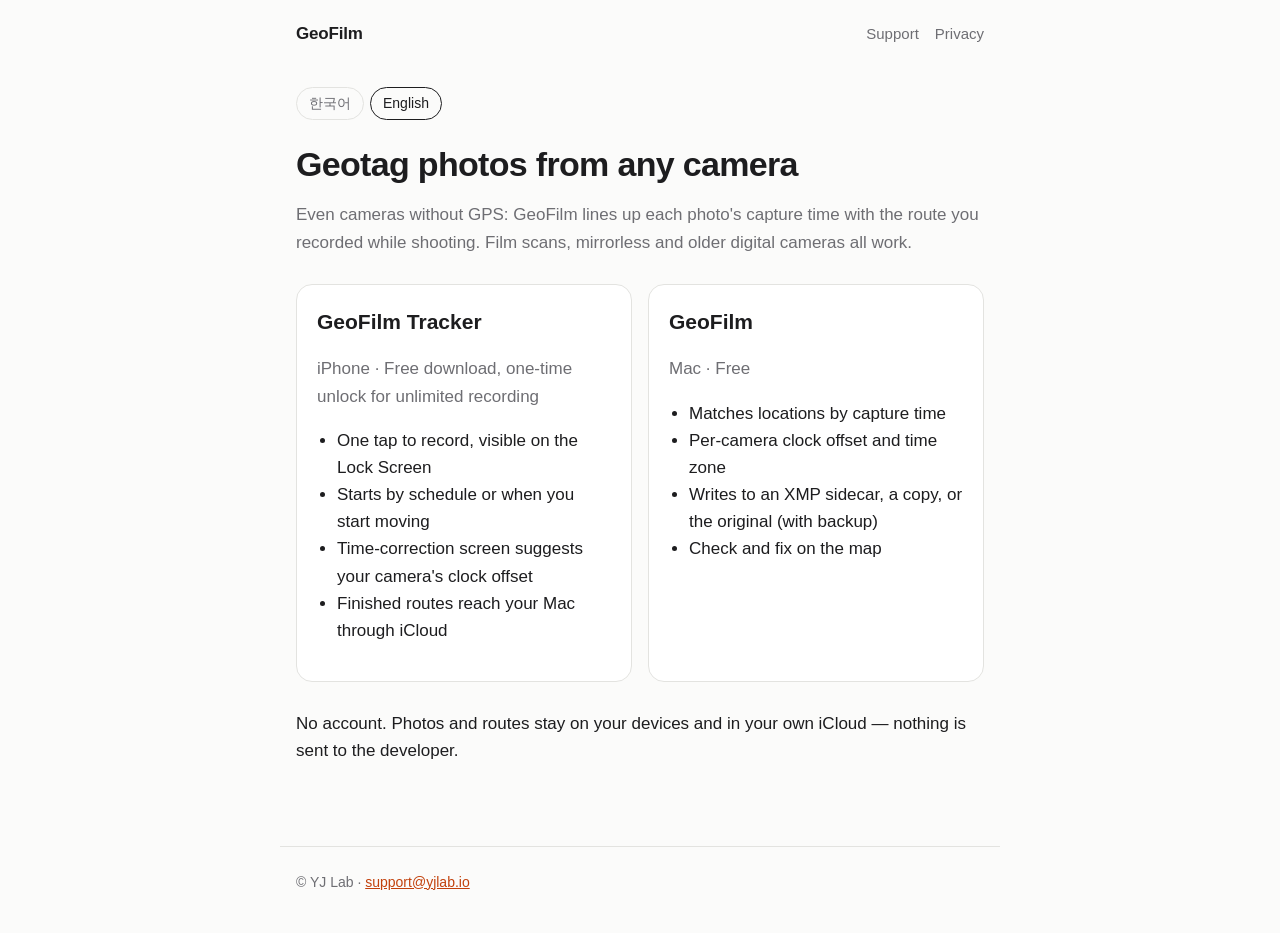
==== index.html @ 3cf1ab9f "GeoFilm landing, support and privacy pages Co-Authored-By: Claude Opus 5.5 <noreply@anthropic.com>" ====
<!doctype html>
<html lang="en" data-show="en">
<head>
<meta charset="utf-8">
<meta name="viewport" content="width=device-width, initial-scale=1">
<title>GeoFilm</title>
<meta name="description" content="Geotag photos from any camera by capture time, with routes recorded on your iPhone.">
<link rel="icon" type="image/png" href="/favicon.png">
<link rel="apple-touch-icon" href="/apple-touch-icon.png">
<link rel="stylesheet" href="/style.css">
<script src="/lang.js"></script>
</head>
<body>
<header>
  <a class="brand" href="/">GeoFilm</a>
  <nav><a href="/support/">Support</a><a href="/privacy/">Privacy</a></nav>
</header>
<main>
  <div class="lang"><button data-set="ko">한국어</button><button data-set="en">English</button></div>

  <section data-lang="ko">
    <h1>모든 카메라 사진에 촬영 위치를</h1>
    <p class="muted">GPS가 없는 카메라로 찍은 사진도, 촬영하는 동안 기록한 경로와 촬영 시각을 맞춰 위치를 넣습니다. 필름 스캔, 미러리스, 오래된 디지털 카메라 모두 됩니다.</p>
    <div class="cards">
      <div class="card">
        <h2>GeoFilm Tracker</h2>
        <p class="muted">iPhone · 무료 다운로드, 무제한 기록 1회 구매</p>
        <ul>
          <li>한 번 눌러 기록, 잠금 화면에서 확인</li>
          <li>스케줄과 이동 감지로 자동 시작</li>
          <li>시각 보정 화면으로 카메라 시계 오차 제안</li>
          <li>기록이 끝나면 iCloud로 Mac에 자동 전달</li>
        </ul>
      </div>
      <div class="card">
        <h2>GeoFilm</h2>
        <p class="muted">Mac · 무료</p>
        <ul>
          <li>촬영 시각으로 위치를 자동 매칭</li>
          <li>카메라별 시계 오프셋, 시간대 보정</li>
          <li>XMP 사이드카·사본·원본(백업) 중 골라 기록</li>
          <li>지도에서 확인하고 직접 고치기</li>
        </ul>
      </div>
    </div>
    <p>계정이 없습니다. 사진과 경로는 기기와 본인의 iCloud에만 있고, 개발자에게 보내지 않습니다.</p>
  </section>

  <section data-lang="en">
    <h1>Geotag photos from any camera</h1>
    <p class="muted">Even cameras without GPS: GeoFilm lines up each photo's capture time with the route you recorded while shooting. Film scans, mirrorless and older digital cameras all work.</p>
    <div class="cards">
      <div class="card">
        <h2>GeoFilm Tracker</h2>
        <p class="muted">iPhone · Free download, one-time unlock for unlimited recording</p>
        <ul>
          <li>One tap to record, visible on the Lock Screen</li>
          <li>Starts by schedule or when you start moving</li>
          <li>Time-correction screen suggests your camera's clock offset</li>
          <li>Finished routes reach your Mac through iCloud</li>
        </ul>
      </div>
      <div class="card">
        <h2>GeoFilm</h2>
        <p class="muted">Mac · Free</p>
        <ul>
          <li>Matches locations by capture time</li>
          <li>Per-camera clock offset and time zone</li>
          <li>Writes to an XMP sidecar, a copy, or the original (with backup)</li>
          <li>Check and fix on the map</li>
        </ul>
      </div>
    </div>
    <p>No account. Photos and routes stay on your devices and in your own iCloud — nothing is sent to the developer.</p>
  </section>
</main>
<footer>© YJ Lab · <a href="mailto:support@yjlab.io">support@yjlab.io</a></footer>
</body>
</html>
---- style.css ----
:root {
  --bg: #fbfbfa;
  --fg: #1d1d1f;
  --muted: #6e6e73;
  --line: #e3e3e0;
  --accent: #c2410c;
  --card: #ffffff;
  color-scheme: light dark;
}
@media (prefers-color-scheme: dark) {
  :root {
    --bg: #111111;
    --fg: #f2f2f2;
    --muted: #a1a1a6;
    --line: #2c2c2e;
    --accent: #fb923c;
    --card: #1b1b1c;
  }
}
* { box-sizing: border-box; }
body {
  margin: 0;
  background: var(--bg);
  color: var(--fg);
  font: 17px/1.6 -apple-system, BlinkMacSystemFont, "Apple SD Gothic Neo", "Hiragino Sans",
        "PingFang SC", "Segoe UI", sans-serif;
}
main { max-width: 720px; margin: 0 auto; padding: 32px 16px 64px; }
header { display: flex; justify-content: space-between; align-items: center; gap: 12px;
         max-width: 720px; margin: 0 auto; padding: 20px 16px 0; }
header a.brand { font-weight: 700; color: var(--fg); text-decoration: none; letter-spacing: -0.01em; }
nav a { color: var(--muted); text-decoration: none; margin-left: 16px; font-size: 15px; }
nav a:hover, nav a[aria-current="page"] { color: var(--fg); }
.lang { display: flex; gap: 6px; margin: 8px 0 24px; }
.lang button { font: inherit; font-size: 14px; padding: 4px 12px; border-radius: 999px;
               border: 1px solid var(--line); background: transparent; color: var(--muted); cursor: pointer; }
.lang button[aria-pressed="true"] { color: var(--fg); border-color: var(--fg); }
h1 { font-size: 34px; line-height: 1.2; letter-spacing: -0.02em; margin: 8px 0 12px; }
h2 { font-size: 21px; margin: 36px 0 8px; }
h3 { font-size: 17px; margin: 24px 0 4px; }
p, li { color: var(--fg); }
.muted { color: var(--muted); }
a { color: var(--accent); }
.cards { display: grid; gap: 16px; grid-template-columns: repeat(auto-fit, minmax(260px, 1fr)); margin: 28px 0; }
.card { background: var(--card); border: 1px solid var(--line); border-radius: 16px; padding: 20px; }
.card h2 { margin-top: 0; }
ul { padding-left: 20px; }
footer { max-width: 720px; margin: 0 auto; padding: 24px 16px 40px; color: var(--muted); font-size: 14px;
         border-top: 1px solid var(--line); }
[data-lang] { display: none; }
html[data-show="ko"] [data-lang="ko"], html[data-show="en"] [data-lang="en"] { display: block; }
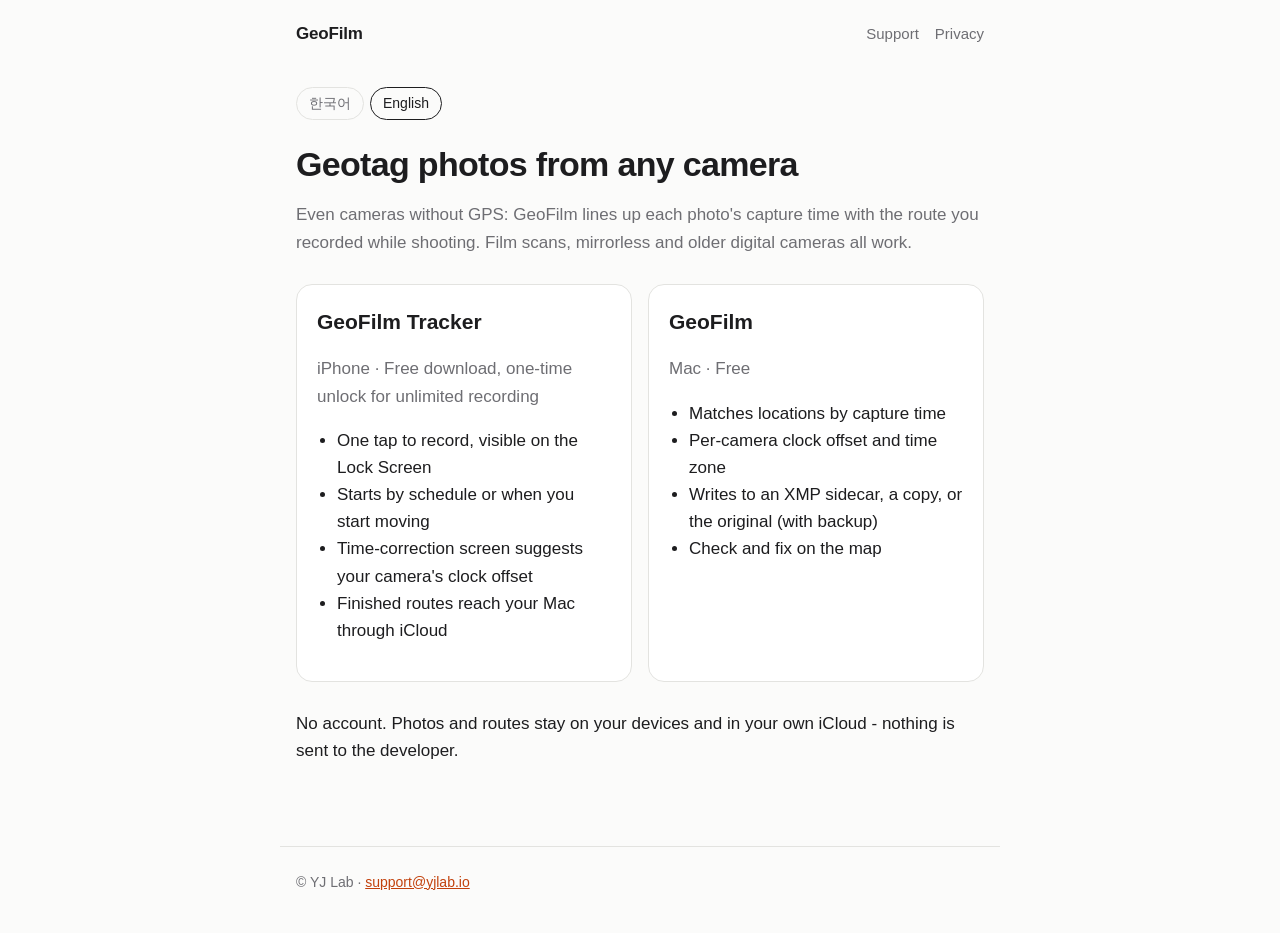
==== commit b2ca6723: "Use a plain dash instead of an em dash Co-Authored-By: Claude Opus 5.5 <noreply@anthropic.com>" ====
--- a/index.html
+++ b/index.html
@@ -71,7 +71,7 @@
         </ul>
       </div>
     </div>
-    <p>No account. Photos and routes stay on your devices and in your own iCloud — nothing is sent to the developer.</p>
+    <p>No account. Photos and routes stay on your devices and in your own iCloud - nothing is sent to the developer.</p>
   </section>
 </main>
 <footer>© YJ Lab · <a href="mailto:support@yjlab.io">support@yjlab.io</a></footer>
--- a/style.css
+++ b/style.css
@@ -44,7 +44,7 @@
 .cards { display: grid; gap: 16px; grid-template-columns: repeat(auto-fit, minmax(260px, 1fr)); margin: 28px 0; }
 .card { background: var(--card); border: 1px solid var(--line); border-radius: 16px; padding: 20px; }
 .card h2 { margin-top: 0; }
-ul { padding-left: 20px; }
+ul, ol { padding-left: 20px; }
 footer { max-width: 720px; margin: 0 auto; padding: 24px 16px 40px; color: var(--muted); font-size: 14px;
          border-top: 1px solid var(--line); }
 [data-lang] { display: none; }
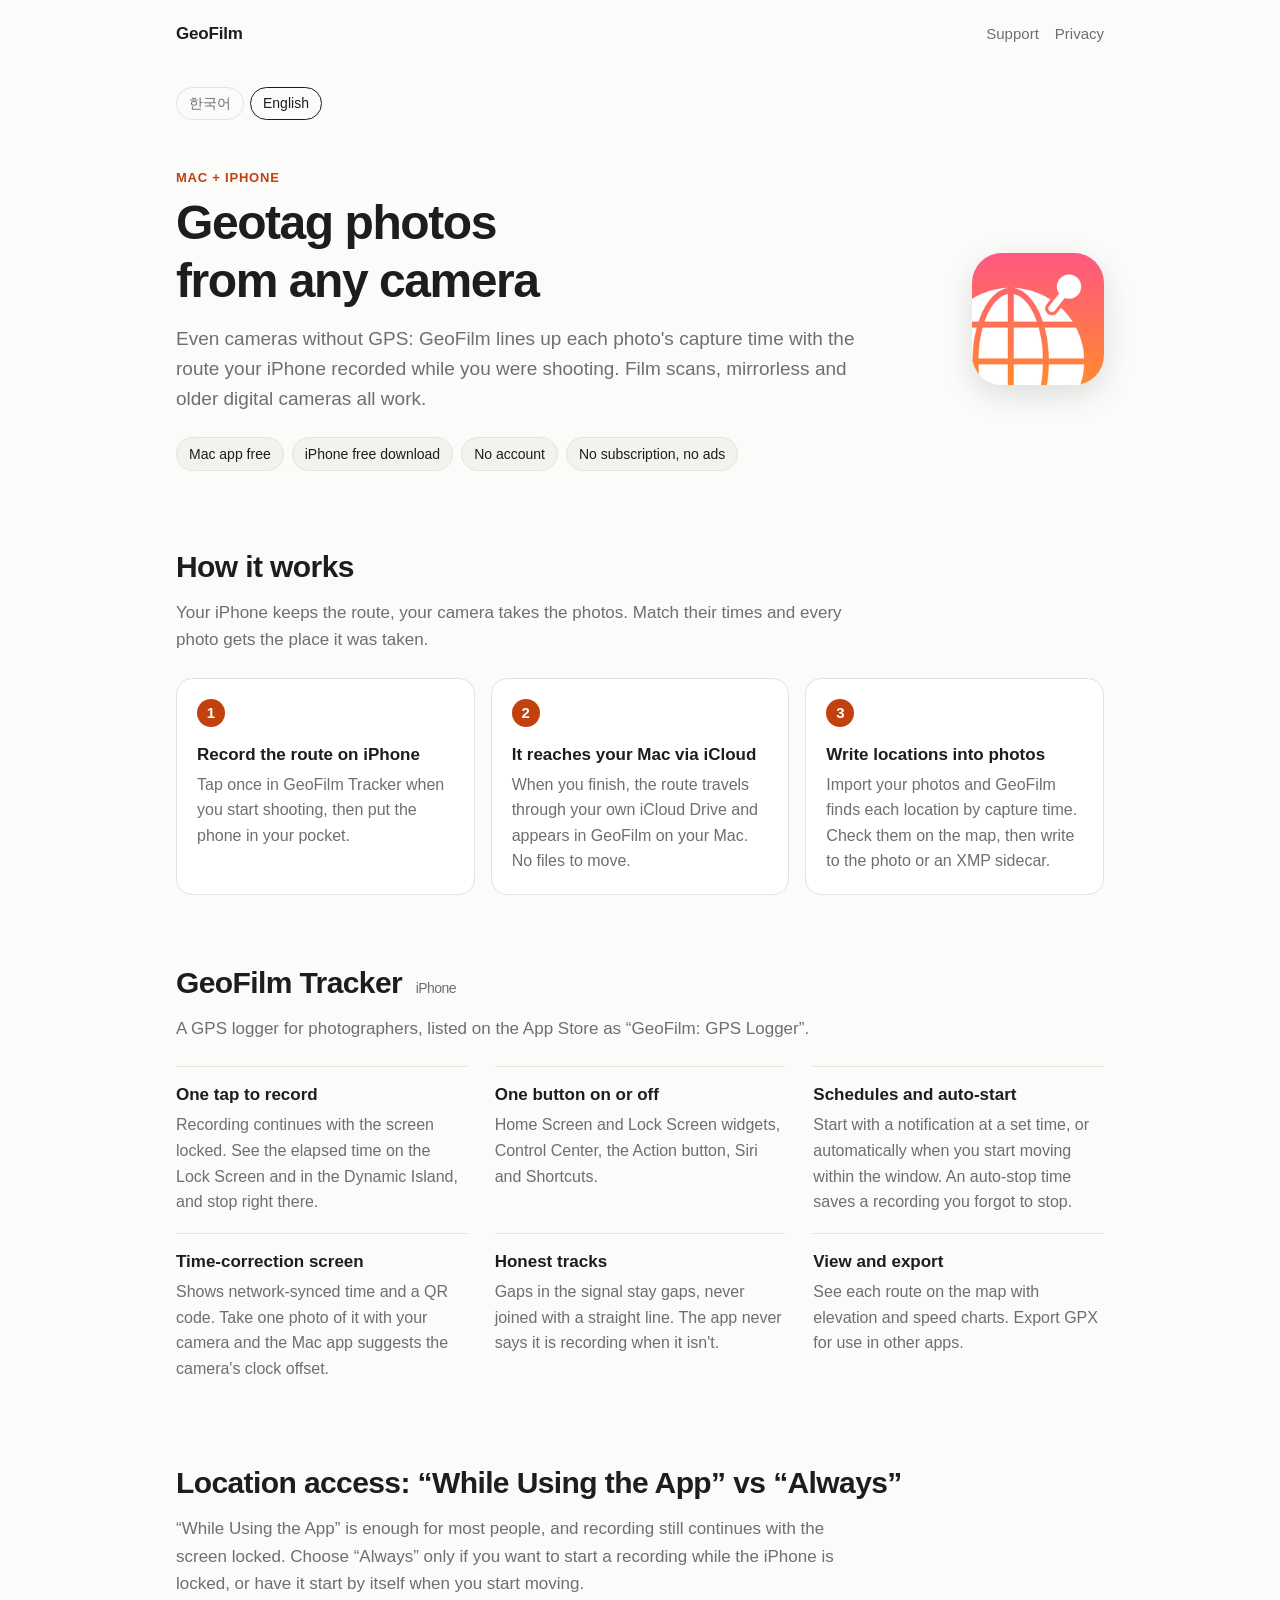
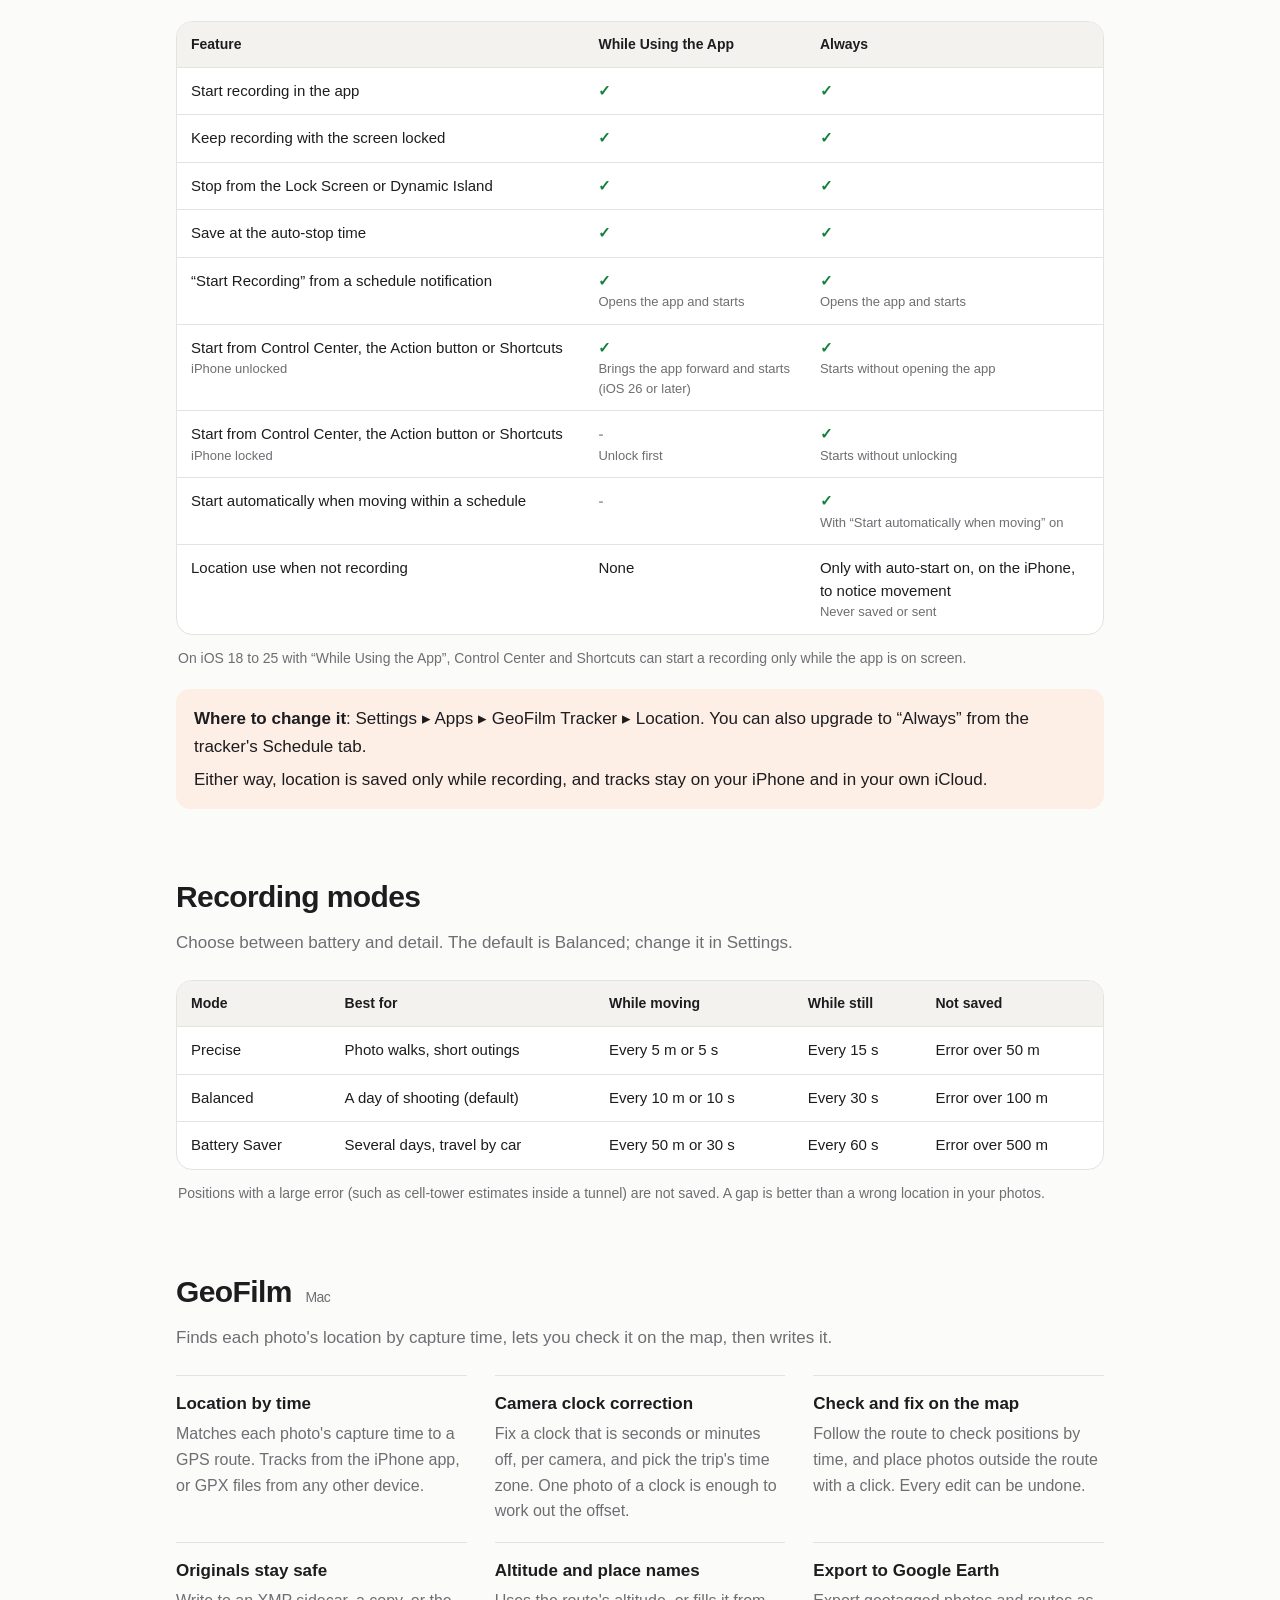
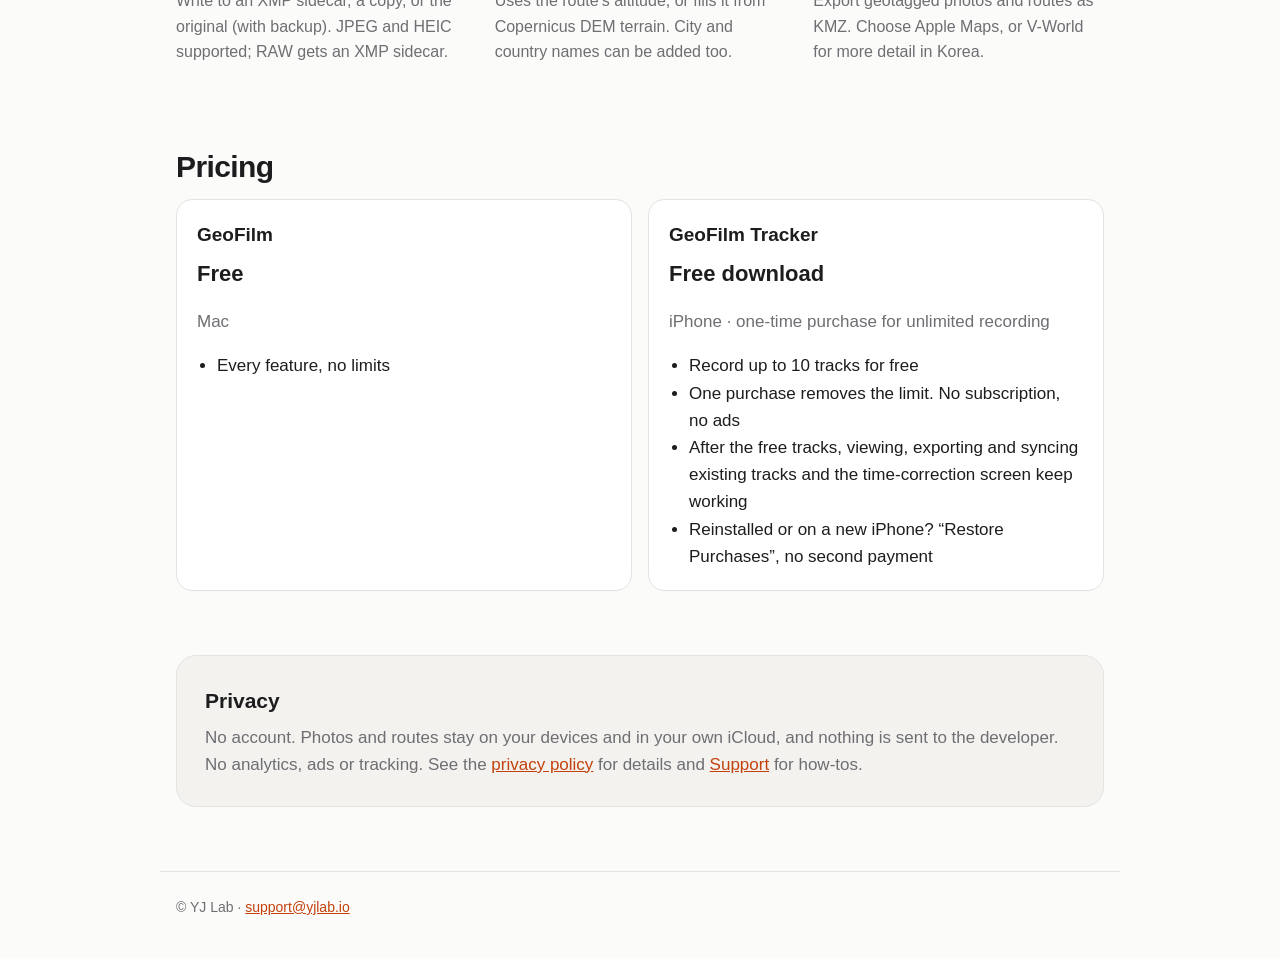
==== commit ec0678ee: "Home: full feature page with a location-permission comparison; privacy: place search - Home: hero, h" ====
--- a/index.html
+++ b/index.html
@@ -10,7 +10,7 @@
 <link rel="stylesheet" href="/style.css">
 <script src="/lang.js"></script>
 </head>
-<body>
+<body class="home">
 <header>
   <a class="brand" href="/">GeoFilm</a>
   <nav><a href="/support/">Support</a><a href="/privacy/">Privacy</a></nav>
@@ -18,60 +18,280 @@
 <main>
   <div class="lang"><button data-set="ko">한국어</button><button data-set="en">English</button></div>
 
+  <!-- ─────────────────────────────── 한국어 ─────────────────────────────── -->
   <section data-lang="ko">
-    <h1>모든 카메라 사진에 촬영 위치를</h1>
-    <p class="muted">GPS가 없는 카메라로 찍은 사진도, 촬영하는 동안 기록한 경로와 촬영 시각을 맞춰 위치를 넣습니다. 필름 스캔, 미러리스, 오래된 디지털 카메라 모두 됩니다.</p>
-    <div class="cards">
-      <div class="card">
-        <h2>GeoFilm Tracker</h2>
-        <p class="muted">iPhone · 무료 다운로드, 무제한 기록 1회 구매</p>
-        <ul>
-          <li>한 번 눌러 기록, 잠금 화면에서 확인</li>
-          <li>스케줄과 이동 감지로 자동 시작</li>
-          <li>시각 보정 화면으로 카메라 시계 오차 제안</li>
-          <li>기록이 끝나면 iCloud로 Mac에 자동 전달</li>
+    <div class="hero">
+      <div>
+        <p class="eyebrow">Mac + iPhone</p>
+        <h1>모든 카메라 사진에<br>촬영 위치를</h1>
+        <p class="lead">GPS가 없는 카메라로 찍은 사진도, 촬영하는 동안 아이폰으로 기록한 경로와 촬영 시각을 맞춰 위치를 넣습니다. 필름 스캔, 미러리스, 오래된 디지털 카메라 모두 됩니다.</p>
+        <ul class="pills">
+          <li>Mac 앱 무료</li>
+          <li>iPhone 무료 다운로드</li>
+          <li>계정 없음</li>
+          <li>구독·광고 없음</li>
         </ul>
       </div>
-      <div class="card">
-        <h2>GeoFilm</h2>
-        <p class="muted">Mac · 무료</p>
-        <ul>
-          <li>촬영 시각으로 위치를 자동 매칭</li>
-          <li>카메라별 시계 오프셋, 시간대 보정</li>
-          <li>XMP 사이드카·사본·원본(백업) 중 골라 기록</li>
-          <li>지도에서 확인하고 직접 고치기</li>
+      <img src="/apple-touch-icon.png" alt="GeoFilm 앱 아이콘">
+    </div>
+
+    <div class="block">
+      <h2>이렇게 동작합니다</h2>
+      <p class="intro">아이폰은 경로를, 카메라는 사진을. 둘의 시각을 맞추면 사진마다 찍은 자리가 나옵니다.</p>
+      <div class="steps">
+        <div class="step">
+          <h3>아이폰으로 경로 기록</h3>
+          <p>촬영을 시작할 때 GeoFilm Tracker에서 한 번 누르고, 휴대폰은 주머니에 넣어 둡니다.</p>
+        </div>
+        <div class="step">
+          <h3>iCloud로 Mac에 도착</h3>
+          <p>기록을 끝내면 경로가 본인의 iCloud Drive를 거쳐 Mac의 GeoFilm에 나타납니다. 파일을 옮길 필요가 없습니다.</p>
+        </div>
+        <div class="step">
+          <h3>사진에 위치 기록</h3>
+          <p>사진을 불러오면 촬영 시각으로 위치를 찾습니다. 지도에서 확인한 뒤 사진이나 XMP 사이드카에 기록합니다.</p>
+        </div>
+      </div>
+    </div>
+
+    <div class="block">
+      <h2>GeoFilm Tracker <span class="platform">iPhone</span></h2>
+      <p class="intro">사진가를 위한 GPS 로거. App Store에서는 “GeoFilm: GPS 경로 기록”이라는 이름입니다.</p>
+      <div class="features">
+        <div class="feature"><h3>한 번 눌러 기록</h3><p>화면을 잠가도 기록은 이어집니다. 잠금 화면과 Dynamic Island에서 경과 시간을 보고 바로 끝낼 수 있습니다.</p></div>
+        <div class="feature"><h3>버튼 하나로 켜고 끄기</h3><p>홈 화면·잠금 화면 위젯, 제어 센터, 동작 버튼, Siri와 단축어를 지원합니다.</p></div>
+        <div class="feature"><h3>스케줄과 자동 시작</h3><p>정해 둔 시각에 알림으로 시작하거나, 구간 안에서 움직이면 저절로 시작합니다. 자동 종료 시각을 정하면 끄는 것을 잊어도 저장됩니다.</p></div>
+        <div class="feature"><h3>시각 보정 화면</h3><p>네트워크 시간에 맞춘 시각과 QR 코드를 띄웁니다. 카메라로 한 장 찍어 두면 Mac 앱이 카메라 시계 오차를 제안합니다.</p></div>
+        <div class="feature"><h3>정직한 기록</h3><p>신호가 끊긴 구간은 직선으로 잇지 않고 끊어 둡니다. 기록되지 않는데 기록 중이라고 표시하지 않습니다.</p></div>
+        <div class="feature"><h3>트랙 보기와 내보내기</h3><p>지도에서 경로를 보고 고도·속도 그래프로 살펴봅니다. GPX로 내보내 다른 앱에서도 쓸 수 있습니다.</p></div>
+      </div>
+    </div>
+
+    <div class="block" id="location-permission">
+      <h2>위치 권한: “앱을 사용하는 동안”과 “항상”</h2>
+      <p class="intro">대부분은 “앱을 사용하는 동안”으로 충분합니다. 이 권한으로도 화면을 잠그면 기록이 계속됩니다. “항상”은 아이폰이 잠긴 채로 기록을 시작하거나, 움직일 때 저절로 시작하게 하고 싶을 때만 고르세요.</p>
+      <div class="table-wrap">
+        <table>
+          <colgroup><col class="feat"><col><col></colgroup>
+          <thead>
+            <tr><th scope="col">기능</th><th scope="col">앱을 사용하는 동안</th><th scope="col">항상</th></tr>
+          </thead>
+          <tbody>
+            <tr><th scope="row">앱에서 눌러 기록 시작</th><td class="c"><span class="yes">✓</span></td><td class="c"><span class="yes">✓</span></td></tr>
+            <tr><th scope="row">화면을 잠근 뒤에도 기록 계속</th><td class="c"><span class="yes">✓</span></td><td class="c"><span class="yes">✓</span></td></tr>
+            <tr><th scope="row">잠금 화면·Dynamic Island에서 종료</th><td class="c"><span class="yes">✓</span></td><td class="c"><span class="yes">✓</span></td></tr>
+            <tr><th scope="row">자동 종료 시각에 저장</th><td class="c"><span class="yes">✓</span></td><td class="c"><span class="yes">✓</span></td></tr>
+            <tr><th scope="row">스케줄 알림에서 “기록 시작”</th><td><span class="yes">✓</span><small>앱이 열리며 시작</small></td><td><span class="yes">✓</span><small>앱이 열리며 시작</small></td></tr>
+            <tr><th scope="row">제어 센터·동작 버튼·단축어로 시작<small>아이폰 잠금을 푼 상태</small></th><td><span class="yes">✓</span><small>앱이 앞으로 열리며 시작 (iOS 26 이상)</small></td><td><span class="yes">✓</span><small>앱을 열지 않고 시작</small></td></tr>
+            <tr><th scope="row">제어 센터·동작 버튼·단축어로 시작<small>아이폰이 잠긴 상태</small></th><td><span class="no">-</span><small>잠금을 풀어야 시작</small></td><td><span class="yes">✓</span><small>잠금을 풀지 않고 시작</small></td></tr>
+            <tr><th scope="row">스케줄 구간 안에서 움직이면 자동 시작</th><td class="c"><span class="no">-</span></td><td><span class="yes">✓</span><small>스케줄에서 “이동하면 자동으로 시작”을 켠 경우</small></td></tr>
+            <tr><th scope="row">기록 중이 아닐 때 위치 사용</th><td>사용하지 않음</td><td>자동 시작을 켠 경우, 이동 감지에만 아이폰 안에서 사용<small>저장하거나 보내지 않습니다</small></td></tr>
+          </tbody>
+        </table>
+      </div>
+      <p class="note">iOS 18~25에서 “앱을 사용하는 동안”이면, 제어 센터나 단축어로는 앱이 화면에 떠 있을 때만 시작됩니다.</p>
+      <div class="callout">
+        <p><b>권한 바꾸는 곳</b>: 설정 ▸ 앱 ▸ GeoFilm Tracker ▸ 위치. 트래커의 스케줄 탭에서도 “항상”으로 올릴 수 있습니다.</p>
+        <p>어느 쪽이든 위치는 기록하는 동안에만 저장하고, 트랙은 이 아이폰과 본인의 iCloud에만 둡니다.</p>
+      </div>
+    </div>
+
+    <div class="block">
+      <h2>기록 방식</h2>
+      <p class="intro">배터리와 촘촘함 사이에서 고릅니다. 기본값은 “균형”이고, 설정에서 바꿀 수 있습니다.</p>
+      <div class="table-wrap">
+        <table class="modes">
+          <thead>
+            <tr><th scope="col">방식</th><th scope="col">어울리는 촬영</th><th scope="col">움직일 때</th><th scope="col">멈춰 있을 때</th><th scope="col">저장하지 않는 위치</th></tr>
+          </thead>
+          <tbody>
+            <tr><th scope="row">정밀</th><td>도보 촬영, 짧은 출사</td><td>5 m 또는 5초마다</td><td>15초마다</td><td>오차 50 m 초과</td></tr>
+            <tr><th scope="row">균형</th><td>하루 촬영 (기본값)</td><td>10 m 또는 10초마다</td><td>30초마다</td><td>오차 100 m 초과</td></tr>
+            <tr><th scope="row">절전</th><td>여러 날, 차량 이동</td><td>50 m 또는 30초마다</td><td>60초마다</td><td>오차 500 m 초과</td></tr>
+          </tbody>
+        </table>
+      </div>
+      <p class="note">오차가 큰 위치(터널 안의 기지국 추정 등)는 저장하지 않습니다. 틀린 위치가 사진에 들어가는 것보다 비어 있는 편이 낫기 때문입니다.</p>
+    </div>
+
+    <div class="block">
+      <h2>GeoFilm <span class="platform">Mac</span></h2>
+      <p class="intro">촬영 시각으로 사진마다 위치를 찾고, 지도에서 확인한 뒤 기록합니다.</p>
+      <div class="features">
+        <div class="feature"><h3>시각으로 찾는 위치</h3><p>사진의 촬영 시각과 GPS 경로를 맞춰 자동으로 위치를 찾습니다. 아이폰 트랙은 물론 다른 기기의 GPX 파일도 됩니다.</p></div>
+        <div class="feature"><h3>카메라 시계 보정</h3><p>몇 초, 몇 분 어긋난 시계를 카메라마다 따로 바로잡고, 여행지 시간대도 고릅니다. 시계가 찍힌 사진 한 장으로 오차를 계산합니다.</p></div>
+        <div class="feature"><h3>지도에서 확인하고 고치기</h3><p>경로를 따라가며 시각별 위치를 점검하고, 경로 밖 사진은 지도를 눌러 직접 정합니다. 모든 편집은 실행 취소할 수 있습니다.</p></div>
+        <div class="feature"><h3>원본을 지키는 기록</h3><p>XMP 사이드카, 사본, 원본(백업 포함) 중에서 고릅니다. JPEG·HEIC를 지원하고, RAW는 XMP 사이드카로 기록합니다.</p></div>
+        <div class="feature"><h3>고도와 지명</h3><p>경로의 고도를 쓰거나, 없으면 Copernicus DEM 지형 고도로 채웁니다. 도시·국가 이름도 함께 넣을 수 있습니다.</p></div>
+        <div class="feature"><h3>Google Earth로 내보내기</h3><p>위치가 들어간 사진과 경로를 KMZ로 내보냅니다. 지도는 Apple 지도와, 한국 지역을 더 자세히 보여 주는 V-World 중에서 고릅니다.</p></div>
+      </div>
+    </div>
+
+    <div class="block">
+      <h2>가격</h2>
+      <div class="price">
+        <div class="card">
+          <h3>GeoFilm</h3>
+          <p class="big">무료</p>
+          <p class="muted">Mac</p>
+          <ul><li>모든 기능을 제한 없이</li></ul>
+        </div>
+        <div class="card">
+          <h3>GeoFilm Tracker</h3>
+          <p class="big">무료 다운로드</p>
+          <p class="muted">iPhone · 무제한 기록은 1회 구매</p>
+          <ul>
+            <li>트랙 10개까지 무료로 기록</li>
+            <li>한 번 구매하면 개수 제한 없이. 구독·광고 없음</li>
+            <li>무료 트랙을 다 써도 기존 트랙 보기·내보내기·동기화와 시각 보정 화면은 계속</li>
+            <li>재설치하거나 아이폰을 바꿔도 “구매 복원”으로 다시 결제하지 않음</li>
+          </ul>
+        </div>
+      </div>
+    </div>
+
+    <div class="closing">
+      <h2>개인정보</h2>
+      <p>계정이 없습니다. 사진과 경로는 기기와 본인의 iCloud에만 있고, 개발자에게 보내지 않습니다. 분석·광고·추적 도구도 없습니다. 자세한 내용은 <a href="/privacy/">개인정보 처리방침</a>, 사용 방법은 <a href="/support/">지원</a> 페이지를 보세요.</p>
+    </div>
+  </section>
+
+  <!-- ─────────────────────────────── English ─────────────────────────────── -->
+  <section data-lang="en">
+    <div class="hero">
+      <div>
+        <p class="eyebrow">Mac + iPhone</p>
+        <h1>Geotag photos<br>from any camera</h1>
+        <p class="lead">Even cameras without GPS: GeoFilm lines up each photo's capture time with the route your iPhone recorded while you were shooting. Film scans, mirrorless and older digital cameras all work.</p>
+        <ul class="pills">
+          <li>Mac app free</li>
+          <li>iPhone free download</li>
+          <li>No account</li>
+          <li>No subscription, no ads</li>
         </ul>
       </div>
-    </div>
-    <p>계정이 없습니다. 사진과 경로는 기기와 본인의 iCloud에만 있고, 개발자에게 보내지 않습니다.</p>
-  </section>
-
-  <section data-lang="en">
-    <h1>Geotag photos from any camera</h1>
-    <p class="muted">Even cameras without GPS: GeoFilm lines up each photo's capture time with the route you recorded while shooting. Film scans, mirrorless and older digital cameras all work.</p>
-    <div class="cards">
-      <div class="card">
-        <h2>GeoFilm Tracker</h2>
-        <p class="muted">iPhone · Free download, one-time unlock for unlimited recording</p>
-        <ul>
-          <li>One tap to record, visible on the Lock Screen</li>
-          <li>Starts by schedule or when you start moving</li>
-          <li>Time-correction screen suggests your camera's clock offset</li>
-          <li>Finished routes reach your Mac through iCloud</li>
-        </ul>
-      </div>
-      <div class="card">
-        <h2>GeoFilm</h2>
-        <p class="muted">Mac · Free</p>
-        <ul>
-          <li>Matches locations by capture time</li>
-          <li>Per-camera clock offset and time zone</li>
-          <li>Writes to an XMP sidecar, a copy, or the original (with backup)</li>
-          <li>Check and fix on the map</li>
-        </ul>
-      </div>
-    </div>
-    <p>No account. Photos and routes stay on your devices and in your own iCloud - nothing is sent to the developer.</p>
+      <img src="/apple-touch-icon.png" alt="GeoFilm app icon">
+    </div>
+
+    <div class="block">
+      <h2>How it works</h2>
+      <p class="intro">Your iPhone keeps the route, your camera takes the photos. Match their times and every photo gets the place it was taken.</p>
+      <div class="steps">
+        <div class="step">
+          <h3>Record the route on iPhone</h3>
+          <p>Tap once in GeoFilm Tracker when you start shooting, then put the phone in your pocket.</p>
+        </div>
+        <div class="step">
+          <h3>It reaches your Mac via iCloud</h3>
+          <p>When you finish, the route travels through your own iCloud Drive and appears in GeoFilm on your Mac. No files to move.</p>
+        </div>
+        <div class="step">
+          <h3>Write locations into photos</h3>
+          <p>Import your photos and GeoFilm finds each location by capture time. Check them on the map, then write to the photo or an XMP sidecar.</p>
+        </div>
+      </div>
+    </div>
+
+    <div class="block">
+      <h2>GeoFilm Tracker <span class="platform">iPhone</span></h2>
+      <p class="intro">A GPS logger for photographers, listed on the App Store as “GeoFilm: GPS Logger”.</p>
+      <div class="features">
+        <div class="feature"><h3>One tap to record</h3><p>Recording continues with the screen locked. See the elapsed time on the Lock Screen and in the Dynamic Island, and stop right there.</p></div>
+        <div class="feature"><h3>One button on or off</h3><p>Home Screen and Lock Screen widgets, Control Center, the Action button, Siri and Shortcuts.</p></div>
+        <div class="feature"><h3>Schedules and auto-start</h3><p>Start with a notification at a set time, or automatically when you start moving within the window. An auto-stop time saves a recording you forgot to stop.</p></div>
+        <div class="feature"><h3>Time-correction screen</h3><p>Shows network-synced time and a QR code. Take one photo of it with your camera and the Mac app suggests the camera's clock offset.</p></div>
+        <div class="feature"><h3>Honest tracks</h3><p>Gaps in the signal stay gaps, never joined with a straight line. The app never says it is recording when it isn't.</p></div>
+        <div class="feature"><h3>View and export</h3><p>See each route on the map with elevation and speed charts. Export GPX for use in other apps.</p></div>
+      </div>
+    </div>
+
+    <div class="block" id="location-permission-en">
+      <h2>Location access: “While Using the App” vs “Always”</h2>
+      <p class="intro">“While Using the App” is enough for most people, and recording still continues with the screen locked. Choose “Always” only if you want to start a recording while the iPhone is locked, or have it start by itself when you start moving.</p>
+      <div class="table-wrap">
+        <table>
+          <colgroup><col class="feat"><col><col></colgroup>
+          <thead>
+            <tr><th scope="col">Feature</th><th scope="col">While Using the App</th><th scope="col">Always</th></tr>
+          </thead>
+          <tbody>
+            <tr><th scope="row">Start recording in the app</th><td class="c"><span class="yes">✓</span></td><td class="c"><span class="yes">✓</span></td></tr>
+            <tr><th scope="row">Keep recording with the screen locked</th><td class="c"><span class="yes">✓</span></td><td class="c"><span class="yes">✓</span></td></tr>
+            <tr><th scope="row">Stop from the Lock Screen or Dynamic Island</th><td class="c"><span class="yes">✓</span></td><td class="c"><span class="yes">✓</span></td></tr>
+            <tr><th scope="row">Save at the auto-stop time</th><td class="c"><span class="yes">✓</span></td><td class="c"><span class="yes">✓</span></td></tr>
+            <tr><th scope="row">“Start Recording” from a schedule notification</th><td><span class="yes">✓</span><small>Opens the app and starts</small></td><td><span class="yes">✓</span><small>Opens the app and starts</small></td></tr>
+            <tr><th scope="row">Start from Control Center, the Action button or Shortcuts<small>iPhone unlocked</small></th><td><span class="yes">✓</span><small>Brings the app forward and starts (iOS 26 or later)</small></td><td><span class="yes">✓</span><small>Starts without opening the app</small></td></tr>
+            <tr><th scope="row">Start from Control Center, the Action button or Shortcuts<small>iPhone locked</small></th><td><span class="no">-</span><small>Unlock first</small></td><td><span class="yes">✓</span><small>Starts without unlocking</small></td></tr>
+            <tr><th scope="row">Start automatically when moving within a schedule</th><td class="c"><span class="no">-</span></td><td><span class="yes">✓</span><small>With “Start automatically when moving” on</small></td></tr>
+            <tr><th scope="row">Location use when not recording</th><td>None</td><td>Only with auto-start on, on the iPhone, to notice movement<small>Never saved or sent</small></td></tr>
+          </tbody>
+        </table>
+      </div>
+      <p class="note">On iOS 18 to 25 with “While Using the App”, Control Center and Shortcuts can start a recording only while the app is on screen.</p>
+      <div class="callout">
+        <p><b>Where to change it</b>: Settings ▸ Apps ▸ GeoFilm Tracker ▸ Location. You can also upgrade to “Always” from the tracker's Schedule tab.</p>
+        <p>Either way, location is saved only while recording, and tracks stay on your iPhone and in your own iCloud.</p>
+      </div>
+    </div>
+
+    <div class="block">
+      <h2>Recording modes</h2>
+      <p class="intro">Choose between battery and detail. The default is Balanced; change it in Settings.</p>
+      <div class="table-wrap">
+        <table class="modes">
+          <thead>
+            <tr><th scope="col">Mode</th><th scope="col">Best for</th><th scope="col">While moving</th><th scope="col">While still</th><th scope="col">Not saved</th></tr>
+          </thead>
+          <tbody>
+            <tr><th scope="row">Precise</th><td>Photo walks, short outings</td><td>Every 5 m or 5 s</td><td>Every 15 s</td><td>Error over 50 m</td></tr>
+            <tr><th scope="row">Balanced</th><td>A day of shooting (default)</td><td>Every 10 m or 10 s</td><td>Every 30 s</td><td>Error over 100 m</td></tr>
+            <tr><th scope="row">Battery Saver</th><td>Several days, travel by car</td><td>Every 50 m or 30 s</td><td>Every 60 s</td><td>Error over 500 m</td></tr>
+          </tbody>
+        </table>
+      </div>
+      <p class="note">Positions with a large error (such as cell-tower estimates inside a tunnel) are not saved. A gap is better than a wrong location in your photos.</p>
+    </div>
+
+    <div class="block">
+      <h2>GeoFilm <span class="platform">Mac</span></h2>
+      <p class="intro">Finds each photo's location by capture time, lets you check it on the map, then writes it.</p>
+      <div class="features">
+        <div class="feature"><h3>Location by time</h3><p>Matches each photo's capture time to a GPS route. Tracks from the iPhone app, or GPX files from any other device.</p></div>
+        <div class="feature"><h3>Camera clock correction</h3><p>Fix a clock that is seconds or minutes off, per camera, and pick the trip's time zone. One photo of a clock is enough to work out the offset.</p></div>
+        <div class="feature"><h3>Check and fix on the map</h3><p>Follow the route to check positions by time, and place photos outside the route with a click. Every edit can be undone.</p></div>
+        <div class="feature"><h3>Originals stay safe</h3><p>Write to an XMP sidecar, a copy, or the original (with backup). JPEG and HEIC supported; RAW gets an XMP sidecar.</p></div>
+        <div class="feature"><h3>Altitude and place names</h3><p>Uses the route's altitude, or fills it from Copernicus DEM terrain. City and country names can be added too.</p></div>
+        <div class="feature"><h3>Export to Google Earth</h3><p>Export geotagged photos and routes as KMZ. Choose Apple Maps, or V-World for more detail in Korea.</p></div>
+      </div>
+    </div>
+
+    <div class="block">
+      <h2>Pricing</h2>
+      <div class="price">
+        <div class="card">
+          <h3>GeoFilm</h3>
+          <p class="big">Free</p>
+          <p class="muted">Mac</p>
+          <ul><li>Every feature, no limits</li></ul>
+        </div>
+        <div class="card">
+          <h3>GeoFilm Tracker</h3>
+          <p class="big">Free download</p>
+          <p class="muted">iPhone · one-time purchase for unlimited recording</p>
+          <ul>
+            <li>Record up to 10 tracks for free</li>
+            <li>One purchase removes the limit. No subscription, no ads</li>
+            <li>After the free tracks, viewing, exporting and syncing existing tracks and the time-correction screen keep working</li>
+            <li>Reinstalled or on a new iPhone? “Restore Purchases”, no second payment</li>
+          </ul>
+        </div>
+      </div>
+    </div>
+
+    <div class="closing">
+      <h2>Privacy</h2>
+      <p>No account. Photos and routes stay on your devices and in your own iCloud, and nothing is sent to the developer. No analytics, ads or tracking. See the <a href="/privacy/">privacy policy</a> for details and <a href="/support/">Support</a> for how-tos.</p>
+    </div>
   </section>
 </main>
 <footer>© YJ Lab · <a href="mailto:support@yjlab.io">support@yjlab.io</a></footer>
--- a/style.css
+++ b/style.css
@@ -49,3 +49,65 @@
          border-top: 1px solid var(--line); }
 [data-lang] { display: none; }
 html[data-show="ko"] [data-lang="ko"], html[data-show="en"] [data-lang="en"] { display: block; }
+
+/* ── Home page ───────────────────────────────────────────────────────────── */
+:root { --soft: #f3f2ef; --ok: #15803d; --no: #9ca3af; --accent-soft: #fdeee6; }
+@media (prefers-color-scheme: dark) {
+  :root { --soft: #1a1a1b; --ok: #4ade80; --no: #6b7280; --accent-soft: #2a1a12; }
+}
+body.home main, body.home header, body.home footer { max-width: 960px; }
+.hero { display: grid; gap: 28px; grid-template-columns: 1fr auto; align-items: center; padding: 24px 0 8px; }
+.hero img { width: 132px; height: 132px; border-radius: 30px; box-shadow: 0 10px 30px rgba(0,0,0,.12); }
+.hero h1 { font-size: clamp(32px, 6vw, 48px); letter-spacing: -0.03em; margin: 6px 0 14px; }
+.hero .lead { font-size: 19px; color: var(--muted); max-width: 36em; margin: 0; }
+.eyebrow { font-size: 13px; font-weight: 600; letter-spacing: .06em; text-transform: uppercase; color: var(--accent); margin: 0; }
+.pills { display: flex; flex-wrap: wrap; gap: 8px; margin: 22px 0 0; padding: 0; list-style: none; }
+.pills li { font-size: 14px; padding: 5px 12px; border-radius: 999px; background: var(--soft); border: 1px solid var(--line); }
+@media (max-width: 640px) { .hero { grid-template-columns: 1fr; } .hero img { width: 88px; height: 88px; border-radius: 20px; order: -1; } }
+
+.block { margin: 64px 0 0; }
+.block > h2 { font-size: clamp(24px, 4vw, 30px); letter-spacing: -0.02em; margin: 0 0 8px; }
+.block > p.intro { color: var(--muted); margin: 0 0 24px; max-width: 40em; }
+.platform { font-size: 14px; color: var(--muted); font-weight: 500; margin-left: 6px; }
+
+.steps { display: grid; gap: 16px; grid-template-columns: repeat(auto-fit, minmax(230px, 1fr)); counter-reset: step; }
+.step { background: var(--card); border: 1px solid var(--line); border-radius: 16px; padding: 20px; counter-increment: step; }
+.step::before { content: counter(step); display: inline-grid; place-items: center; width: 28px; height: 28px;
+                border-radius: 50%; background: var(--accent); color: #fff; font-weight: 700; font-size: 15px; }
+.step h3 { margin: 14px 0 4px; }
+.step p { margin: 0; color: var(--muted); font-size: 16px; }
+
+.features { display: grid; gap: 4px 28px; grid-template-columns: repeat(auto-fit, minmax(260px, 1fr)); }
+.feature { padding: 14px 0; border-top: 1px solid var(--line); }
+.feature h3 { margin: 0 0 4px; font-size: 17px; }
+.feature p { margin: 0; color: var(--muted); font-size: 16px; }
+
+.table-wrap { overflow-x: auto; border: 1px solid var(--line); border-radius: 16px; background: var(--card); }
+table { width: 100%; border-collapse: collapse; font-size: 15px; line-height: 1.5; }
+th, td { padding: 12px 14px; text-align: left; vertical-align: top; border-top: 1px solid var(--line); }
+thead th { border-top: 0; background: var(--soft); font-size: 14px; }
+tbody th { font-weight: 500; }
+td.c { white-space: nowrap; }
+.yes { color: var(--ok); font-weight: 700; }
+.no { color: var(--no); font-weight: 700; }
+td small, th small { display: block; color: var(--muted); font-size: 13px; font-weight: 400; }
+col.feat { width: 44%; }
+.note { font-size: 14px; color: var(--muted); margin: 12px 2px 0; }
+.callout { margin: 20px 0 0; padding: 16px 18px; border-radius: 14px; background: var(--accent-soft); }
+.callout p { margin: 0; }
+.callout p + p { margin-top: 6px; }
+
+.price { display: grid; gap: 16px; grid-template-columns: repeat(auto-fit, minmax(260px, 1fr)); }
+.price .card h3 { margin: 0; font-size: 19px; }
+.price .big { font-size: 22px; font-weight: 700; margin: 6px 0 2px; }
+.price ul { margin: 12px 0 0; }
+
+.closing { margin: 64px 0 0; padding: 28px; border-radius: 20px; background: var(--soft); border: 1px solid var(--line); }
+.closing h2 { margin: 0 0 6px; }
+.closing p { margin: 0; color: var(--muted); }
+[data-lang="ko"] { word-break: keep-all; overflow-wrap: break-word; }
+table.modes { min-width: 560px; }
+@media (max-width: 640px) {
+  th, td { padding: 10px 10px; font-size: 14px; }
+  .closing { padding: 20px; }
+}
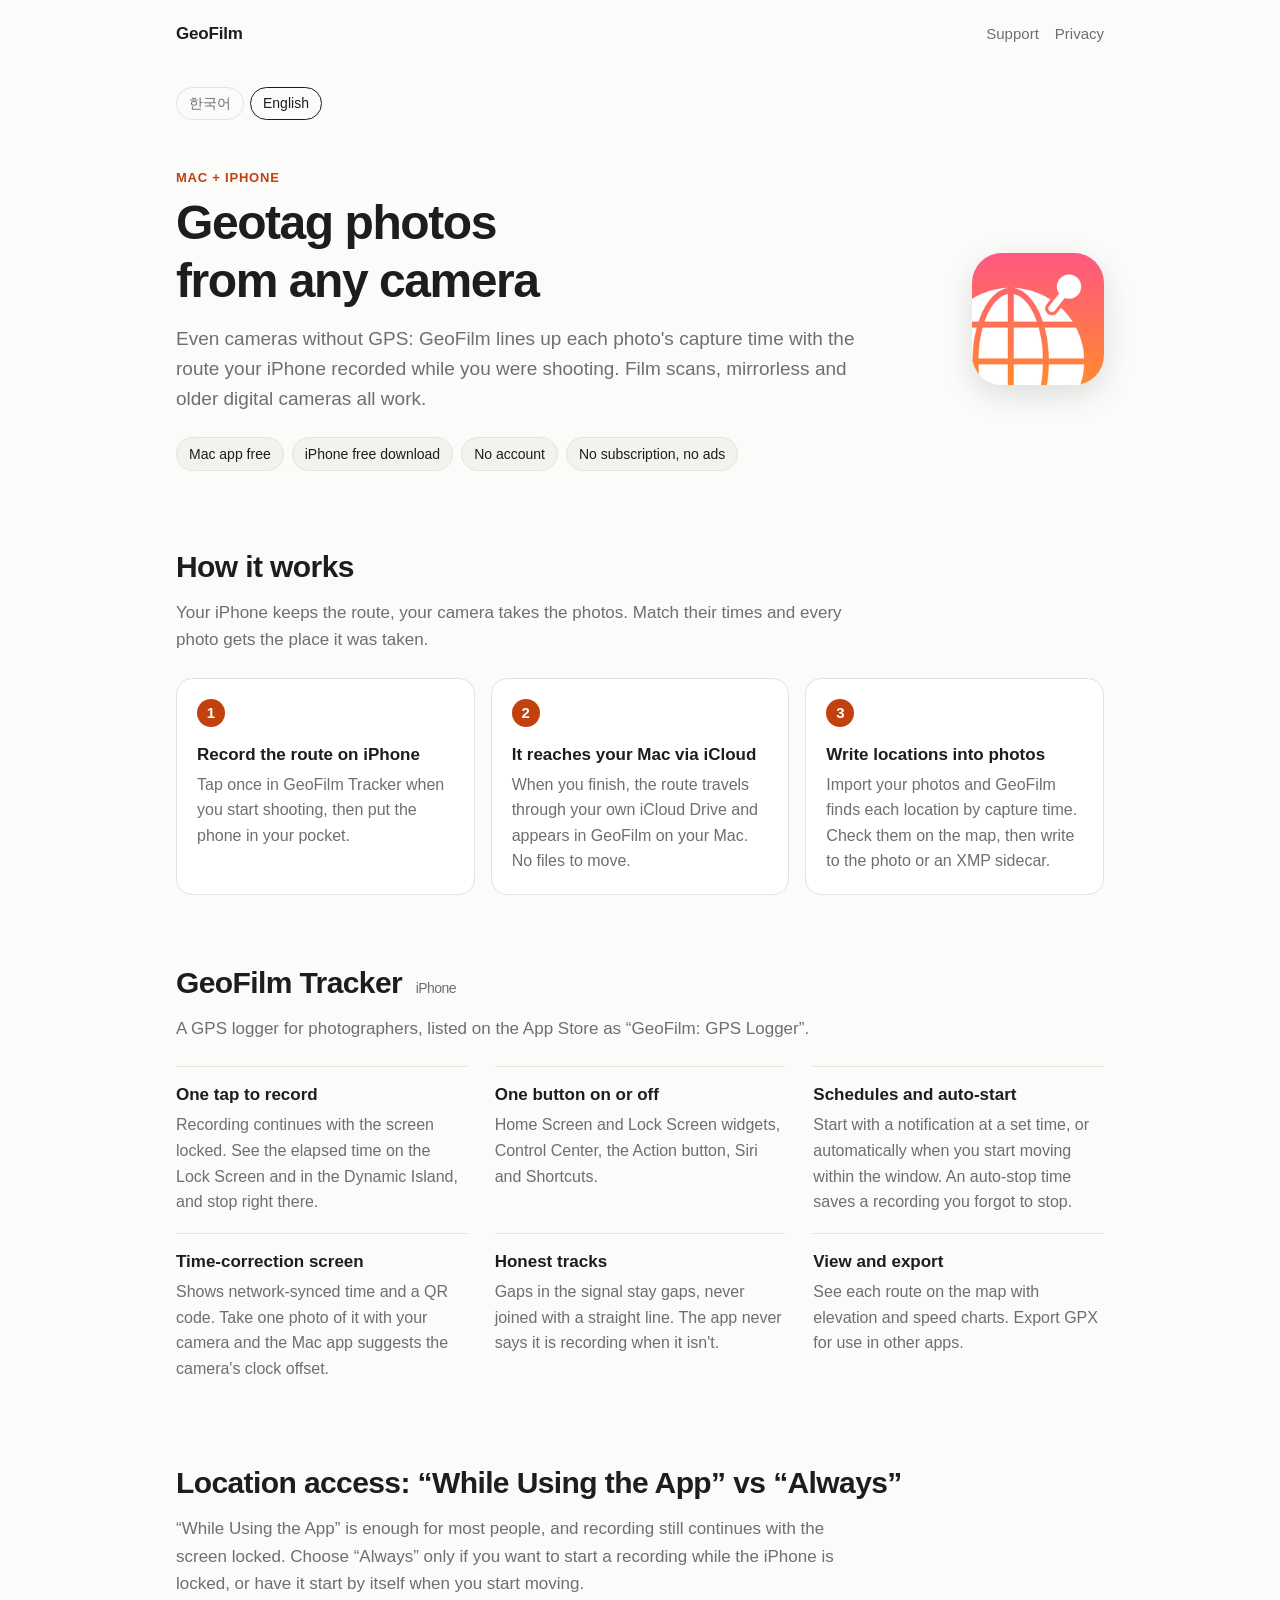
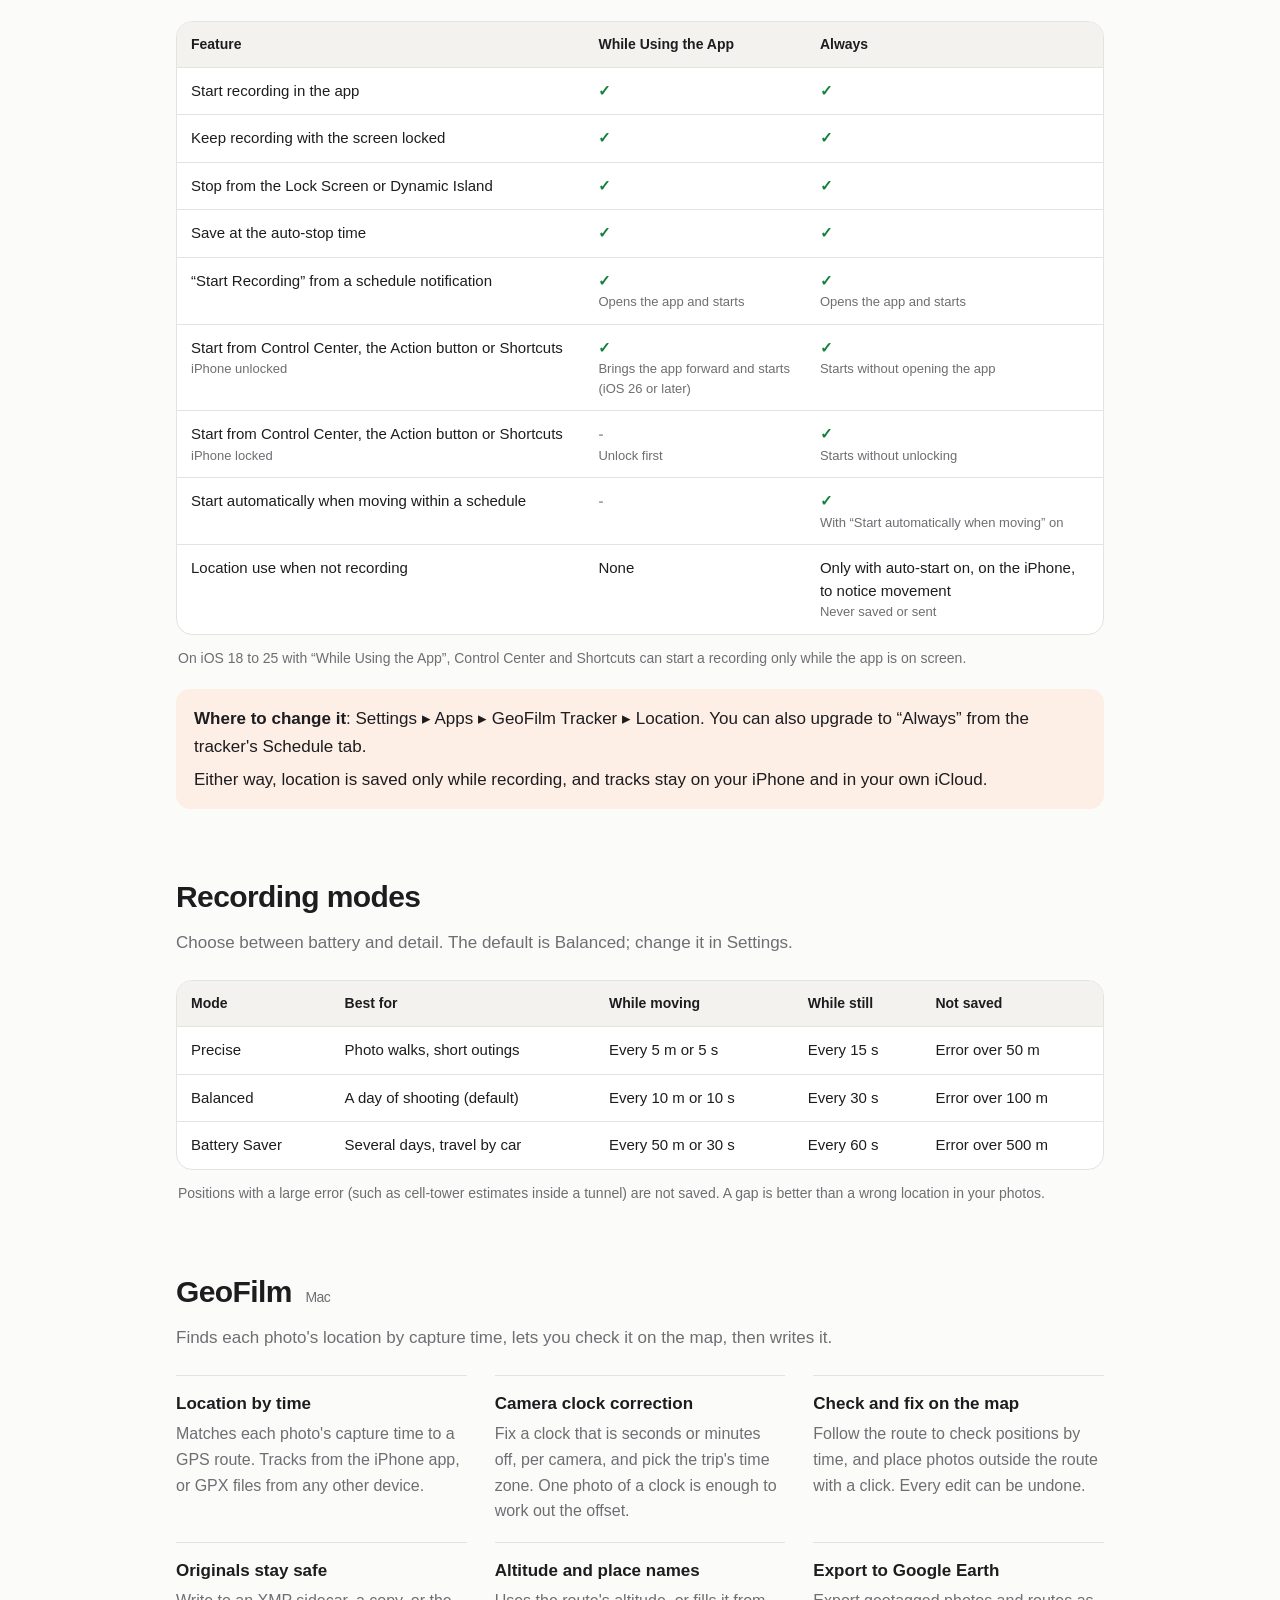
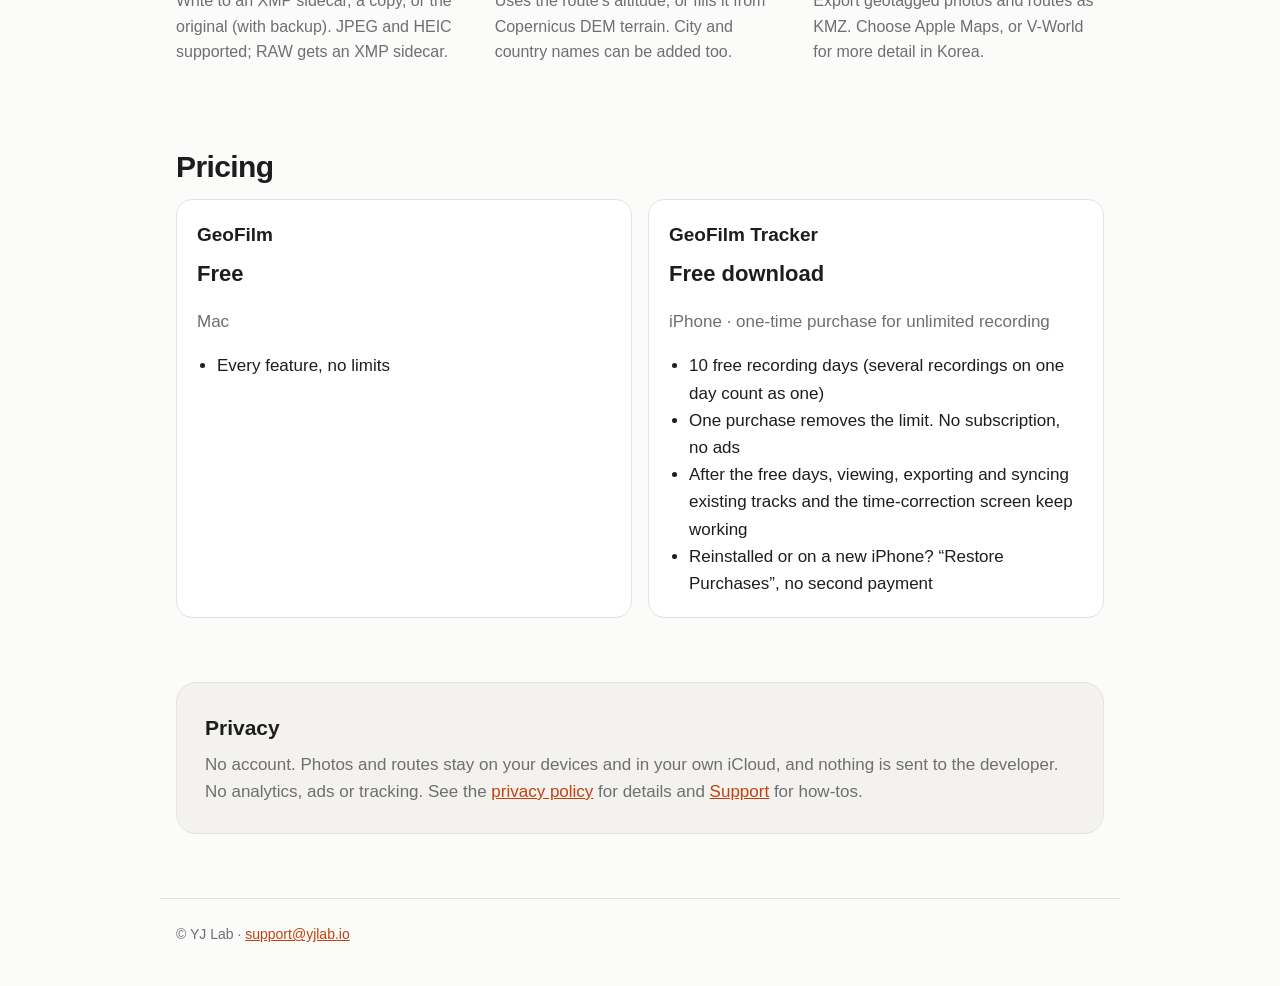
==== commit 477e0263: "Home: free tier is 10 days with a recording, not 10 tracks Co-Authored-By: Claude Opus 5.5 <noreply@" ====
--- a/index.html
+++ b/index.html
@@ -141,9 +141,9 @@
           <p class="big">무료 다운로드</p>
           <p class="muted">iPhone · 무제한 기록은 1회 구매</p>
           <ul>
-            <li>트랙 10개까지 무료로 기록</li>
+            <li>기록한 날 10일까지 무료 (같은 날 여러 번 기록해도 하루)</li>
             <li>한 번 구매하면 개수 제한 없이. 구독·광고 없음</li>
-            <li>무료 트랙을 다 써도 기존 트랙 보기·내보내기·동기화와 시각 보정 화면은 계속</li>
+            <li>무료 기록일을 다 써도 기존 트랙 보기·내보내기·동기화와 시각 보정 화면은 계속</li>
             <li>재설치하거나 아이폰을 바꿔도 “구매 복원”으로 다시 결제하지 않음</li>
           </ul>
         </div>
@@ -279,9 +279,9 @@
           <p class="big">Free download</p>
           <p class="muted">iPhone · one-time purchase for unlimited recording</p>
           <ul>
-            <li>Record up to 10 tracks for free</li>
+            <li>10 free recording days (several recordings on one day count as one)</li>
             <li>One purchase removes the limit. No subscription, no ads</li>
-            <li>After the free tracks, viewing, exporting and syncing existing tracks and the time-correction screen keep working</li>
+            <li>After the free days, viewing, exporting and syncing existing tracks and the time-correction screen keep working</li>
             <li>Reinstalled or on a new iPhone? “Restore Purchases”, no second payment</li>
           </ul>
         </div>
